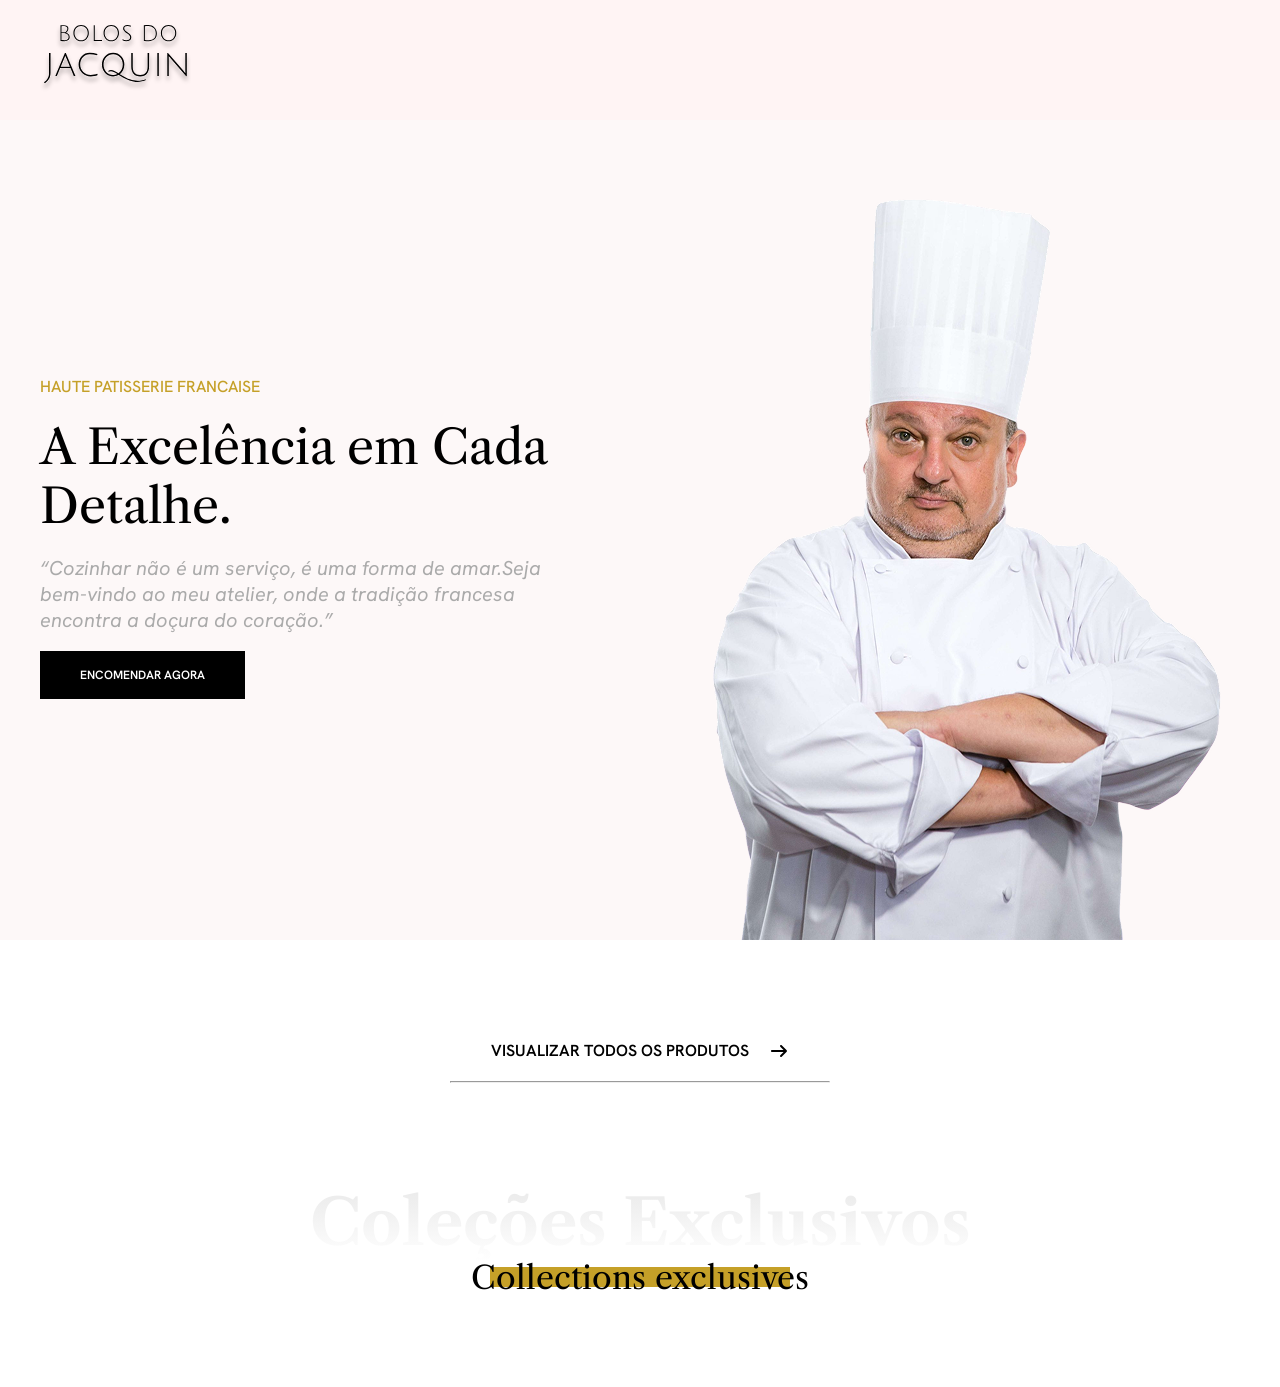
==== home/index.html @ bb02215e "inicio html e css pagina inicial" ====
<!DOCTYPE html>
<html lang="pt-br"> 

<head>
    <meta charset="UTF-8">
    <meta name="viewport" content="width=device-width, initial-scale=1.0">
    <title>Home - Bolos do Jacquin</title>
    <link rel="stylesheet" href="style.css">
    <link rel="preconnect" href="https://fonts.googleapis.com">
    <link rel="preconnect" href="https://fonts.gstatic.com" crossorigin>
    <link
        href="https://fonts.googleapis.com/css2?family=Hanken+Grotesk:ital,wght@0,100..900;1,100..900&family=Libre+Caslon+Text:ital,wght@0,400;0,700;1,400&display=swap"
        rel="stylesheet">
</head>

<body>
    <header class="home_cabecalho">
        <div class="home_container">
            <img src="../img/logo.svg" alt="logo bolos do Jacquin">
        </div>
    </header>
    <main>
        <h1>página inicial bolos dos jacquin</h1>
        <section class="home_banner">
            <div class="home_container banner_container">
                <div class="box_texto_banner">
                    <span class="linha1">haute patisserie francaise</span><br>
                    <span class="linha2">A Excelência em Cada Detalhe.</span>
                    <p class="linha3">“Cozinhar não é um serviço, é uma forma de amar.Seja bem-vindo ao meu atelier,
                        onde a tradição
                        francesa encontra a doçura do coração.” </p>
                    <a class="linha4" href="">encomendar agora</a>
                </div>
                <img src="../img/imagem_jacquin.png" alt="foto do Jacquin vestindo sua dolma">
            </div>
        </section>

        <section class="home_container home_produtos">
            <div class="link_produtos">
                <div>
                    <a href="">visualizar todos os produtos</a>
                    <svg xmlns="http://www.w3.org/2000/svg"
                        viewBox="0 0 640 640"><!--!Font Awesome Free 7.3.1 by @fontawesome - https://fontawesome.com License - https://fontawesome.com/license/free Copyright 2026 Fonticons, Inc.-->
                        <path
                            d="M566.6 342.6C579.1 330.1 579.1 309.8 566.6 297.3L406.6 137.3C394.1 124.8 373.8 124.8 361.3 137.3C348.8 149.8 348.8 170.1 361.3 182.6L466.7 288L96 288C78.3 288 64 302.3 64 320C64 337.7 78.3 352 96 352L466.7 352L361.3 457.4C348.8 469.9 348.8 490.2 361.3 502.7C373.8 515.2 394.1 515.2 406.6 502.7L566.6 342.7z" />
                    </svg>
                </div>
                <hr>
            </div>

            <div class="home_subtitulo">
                <h2>Coleções Exclusivos</h2>
                <span>Collections exclusives</span>
                <hr>
            </div>
            
            <div></div>
        </section>
    </main>
</body>

</html>
---- home/style.css ----
*{
    margin: 0;
    padding: 0;
    box-sizing: border-box;
}

h1{
    position: absolute; /* para de respeitar as ierarquias de blocos */
    width: 1px;
    height: 1px;
    margin: -1px;
    overflow: hidden;
    /* overflow: elemento de fazer a rolagem */
    /* hidden: esconde esse elemento */
}


 /* padrões de nomemclatura para class */
/* PascalCase
camelCase
snake_case
kebab-case */


/* -------------CABECALHO------------- */
.home_cabecalho{
    background-color: #fff4f4;
    height: 120px;
    display: flex;
    justify-content: center;
    align-items: center;
}

.home_container{
    /* background-color: #00ccff; */
    max-width: 1200px;  /* Largura Maxima 1200 */
    width: 95%;  /* Largura 95% */
    margin: 0 auto;
} 


/* --------------BANNER---------------- */
.home_banner{
    background-color: #fdf8f8;
    margin: 0 auto;
}

.box_texto_banner{
    /* background-color: rgb(158, 232, 255); */
    font-family: "Hanken Grotesk", sans-serif;
    max-width: 520px;
}
.banner_container{
    display: flex;
    align-items: center;
    justify-content: space-between;
}

.banner_container img{
    width: 547px;

}

.linha1{
    color: #c5a028;
    font-size: 16px; /* tamanho da fonte */
    font-weight: 500;/* peso da fonte */
    text-transform: uppercase;
    margin-bottom: 20px;
    display: inline-block;
}

.linha2{
    font-family: "Libre Caslon Text", serif;
    font-size: 48px;
    margin-bottom: 20px;
    display: inline-block;
}

.linha3{
    font-size: 20px;
    font-style: italic;
    color: #AAAAAA;
    margin-bottom: 30px;
    display: inline-block;
}

.linha4{
    font-weight: 600;
    font-size: 12px;
    text-transform: uppercase;
    color: #FFFFFF;
    text-decoration: none;

    background-color: #000000;
    padding: 16px 40px;
}


/* ----------------PRODUTOS------------- */

.home_produtos{
    padding: 100px 0  ;
}


.link_produtos a{
    font-family: "Hanken Grotesk", sans-serif;
    font-weight: 600;
    font-size: 16px;
    text-transform: uppercase;

    text-decoration: none;
    color: #000000;
}

.link_produtos svg{
    width: 20px ;

}

.link_produtos div{
    display: flex;
    align-items: center;
    justify-content: center;
    gap: 20px;
    margin-bottom: 20px;
}

.link_produtos hr{
    max-width: 380px;
    width: 100%;
    margin: 0 auto;
}


.home_subtitulo{
    font-family: "Libre Caslon Text", serif;
    /* background-color: #AAAAAA; */
    display: flex;
    flex-direction: column; /* comando para virar coluna */
    align-items: center;
    position: relative;
    margin-top: 100px;
}


.home_subtitulo h2{
    font-weight: 700;
    font-size: 64px;
    background-image: linear-gradient(0deg, #FFFFFF, #E9E9E9 );
    background-clip: text;
    -webkit-background-clip: text;

    color: transparent;
    -webkit-text-fill-color: transparent;
}


.home_subtitulo span{
    font-size: 32px;
    position: absolute;
    bottom: -10px; 
}

.home_subtitulo hr{
    max-width: 300px;
    width: 100%;
    background-color: #c5a028;
    margin-top: 5px;
    border: none;
    height: 20px;
}
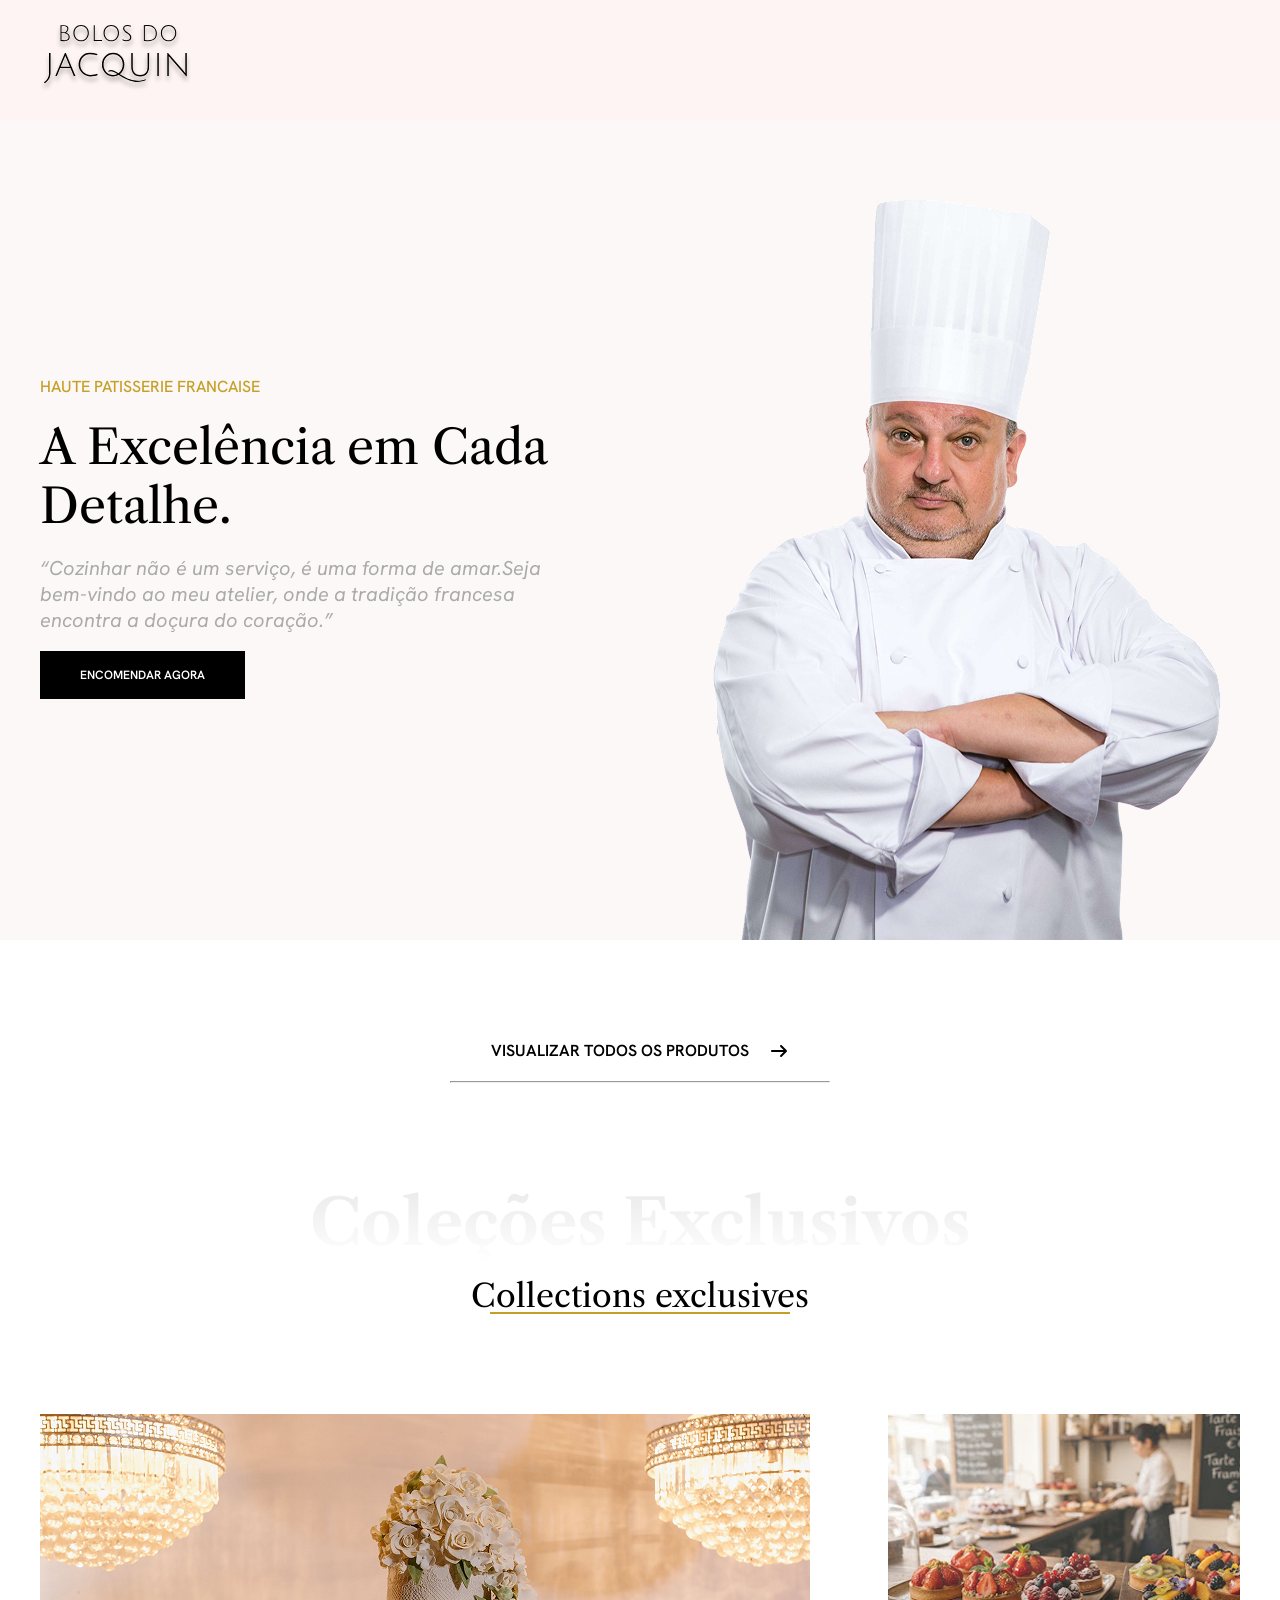
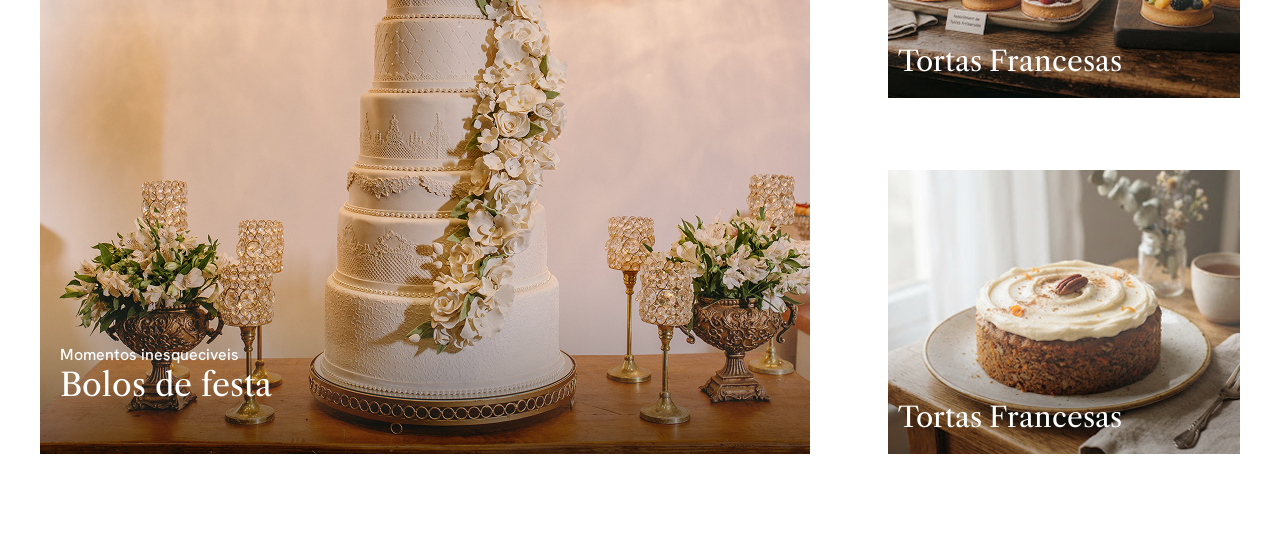
==== commit fb8a9baf: "seção de categorias finalizada" ====
--- a/home/index.html
+++ b/home/index.html
@@ -1,5 +1,5 @@
 <!DOCTYPE html>
-<html lang="pt-br"> 
+<html lang="pt-br">
 
 <head>
     <meta charset="UTF-8">
@@ -53,8 +53,29 @@
                 <span>Collections exclusives</span>
                 <hr>
             </div>
-            
-            <div></div>
+
+            <div class="container_categorias">
+                <a href="">
+                    <div class="img_categoria1">
+                        <span> Momentos inesqueciveis</span>
+                        <h3>Bolos de festa</h3>
+                    </div>
+                </a>
+
+                <div class="col_categorias">
+                    <a href="">
+                        <div class="img_categoria2">
+                            <h3>Tortas Francesas</h3>
+                        </div>
+
+                        <div class="col_categorias">
+                            <a href="">
+                                <div class="img_categoria3">
+                                    <h3>Tortas Francesas</h3>
+                                </div>
+                            </a>
+                        </div>
+                </div>
         </section>
     </main>
 </body>
--- a/home/style.css
+++ b/home/style.css
@@ -1,11 +1,12 @@
-*{
+* {
     margin: 0;
     padding: 0;
     box-sizing: border-box;
 }
 
-h1{
-    position: absolute; /* para de respeitar as ierarquias de blocos */
+h1 {
+    position: absolute;
+    /* para de respeitar as ierarquias de blocos */
     width: 1px;
     height: 1px;
     margin: -1px;
@@ -15,7 +16,7 @@
 }
 
 
- /* padrões de nomemclatura para class */
+/* padrões de nomemclatura para class */
 /* PascalCase
 camelCase
 snake_case
@@ -23,7 +24,7 @@
 
 
 /* -------------CABECALHO------------- */
-.home_cabecalho{
+.home_cabecalho {
     background-color: #fff4f4;
     height: 120px;
     display: flex;
@@ -31,53 +32,58 @@
     align-items: center;
 }
 
-.home_container{
+.home_container {
     /* background-color: #00ccff; */
-    max-width: 1200px;  /* Largura Maxima 1200 */
-    width: 95%;  /* Largura 95% */
+    max-width: 1200px;
+    /* Largura Maxima 1200 */
+    width: 95%;
+    /* Largura 95% */
     margin: 0 auto;
-} 
+}
 
 
 /* --------------BANNER---------------- */
-.home_banner{
+.home_banner {
     background-color: #fdf8f8;
     margin: 0 auto;
 }
 
-.box_texto_banner{
+.box_texto_banner {
     /* background-color: rgb(158, 232, 255); */
     font-family: "Hanken Grotesk", sans-serif;
     max-width: 520px;
 }
-.banner_container{
+
+.banner_container {
     display: flex;
     align-items: center;
     justify-content: space-between;
 }
 
-.banner_container img{
+.banner_container img {
     width: 547px;
 
 }
 
-.linha1{
+.linha1 {
     color: #c5a028;
-    font-size: 16px; /* tamanho da fonte */
-    font-weight: 500;/* peso da fonte */
+    font-size: 16px;
+    /* tamanho da fonte */
+    font-weight: 500;
+    /* peso da fonte */
     text-transform: uppercase;
     margin-bottom: 20px;
     display: inline-block;
 }
 
-.linha2{
+.linha2 {
     font-family: "Libre Caslon Text", serif;
     font-size: 48px;
     margin-bottom: 20px;
     display: inline-block;
 }
 
-.linha3{
+.linha3 {
     font-size: 20px;
     font-style: italic;
     color: #AAAAAA;
@@ -85,7 +91,7 @@
     display: inline-block;
 }
 
-.linha4{
+.linha4 {
     font-weight: 600;
     font-size: 12px;
     text-transform: uppercase;
@@ -99,12 +105,12 @@
 
 /* ----------------PRODUTOS------------- */
 
-.home_produtos{
-    padding: 100px 0  ;
-}
-
-
-.link_produtos a{
+.home_produtos {
+    padding: 100px 0;
+}
+
+
+.link_produtos a {
     font-family: "Hanken Grotesk", sans-serif;
     font-weight: 600;
     font-size: 16px;
@@ -114,12 +120,12 @@
     color: #000000;
 }
 
-.link_produtos svg{
-    width: 20px ;
-
-}
-
-.link_produtos div{
+.link_produtos svg {
+    width: 20px;
+
+}
+
+.link_produtos div {
     display: flex;
     align-items: center;
     justify-content: center;
@@ -127,28 +133,30 @@
     margin-bottom: 20px;
 }
 
-.link_produtos hr{
+.link_produtos hr {
     max-width: 380px;
     width: 100%;
     margin: 0 auto;
 }
 
 
-.home_subtitulo{
+.home_subtitulo {
     font-family: "Libre Caslon Text", serif;
     /* background-color: #AAAAAA; */
     display: flex;
-    flex-direction: column; /* comando para virar coluna */
+    flex-direction: column;
+    /* comando para virar coluna */
     align-items: center;
     position: relative;
     margin-top: 100px;
-}
-
-
-.home_subtitulo h2{
+    margin-bottom: 100px;
+}
+
+
+.home_subtitulo h2 {
     font-weight: 700;
     font-size: 64px;
-    background-image: linear-gradient(0deg, #FFFFFF, #E9E9E9 );
+    background-image: linear-gradient(0deg, #FFFFFF, #E9E9E9);
     background-clip: text;
     -webkit-background-clip: text;
 
@@ -157,17 +165,91 @@
 }
 
 
-.home_subtitulo span{
+.home_subtitulo span {
     font-size: 32px;
     position: absolute;
-    bottom: -10px; 
-}
-
-.home_subtitulo hr{
+    bottom: -1px;
+}
+
+.home_subtitulo hr {
     max-width: 300px;
     width: 100%;
     background-color: #c5a028;
-    margin-top: 5px;
+    margin-top: 50px;
     border: none;
-    height: 20px;
-}+    height: 2px;
+}
+
+.img_categoria1 {
+    background-image: url(../img/Bolo.png);
+    /* width: 70%; */
+    width: 770px;
+    height: 640px;
+    display: flex;
+    flex-direction: column;
+    justify-content: flex-end;
+    padding: 50px 20px;
+}
+.container_categorias{
+    display: flex;
+    width: 100%;
+    justify-content: space-between;
+}
+
+
+.container_categorias a {
+    color: #FFFFFF;
+    text-decoration: none;
+}
+
+
+.img_categoria1 span {
+    font-family: "Hanken Grotesk", sans-serif;
+    font-weight: 500;
+
+}
+
+
+.img_categoria1 h3 {
+
+    font-size: 32px;
+}
+
+
+.home_produtos h3 {
+    font-family: "Libre Caslon Text", serif;
+    font-weight: 400;
+}
+
+
+.col_categorias{
+    display: flex;
+    flex-direction: column;
+    justify-content: space-between;
+}
+
+
+.img_categoria2 {
+    background-image: url(../img/Tortas.png);
+
+}
+
+
+.img_categoria3 {
+    background-image: url(../img/francesa.png);
+
+
+}
+
+
+.img_categoria2,
+.img_categoria3 {
+    /* width: 25%; */
+    width: 352px;
+    height: 284px;
+    display: flex;
+    align-items: flex-end;
+    padding: 20px 10px;
+    font-size: 24px;
+}
+
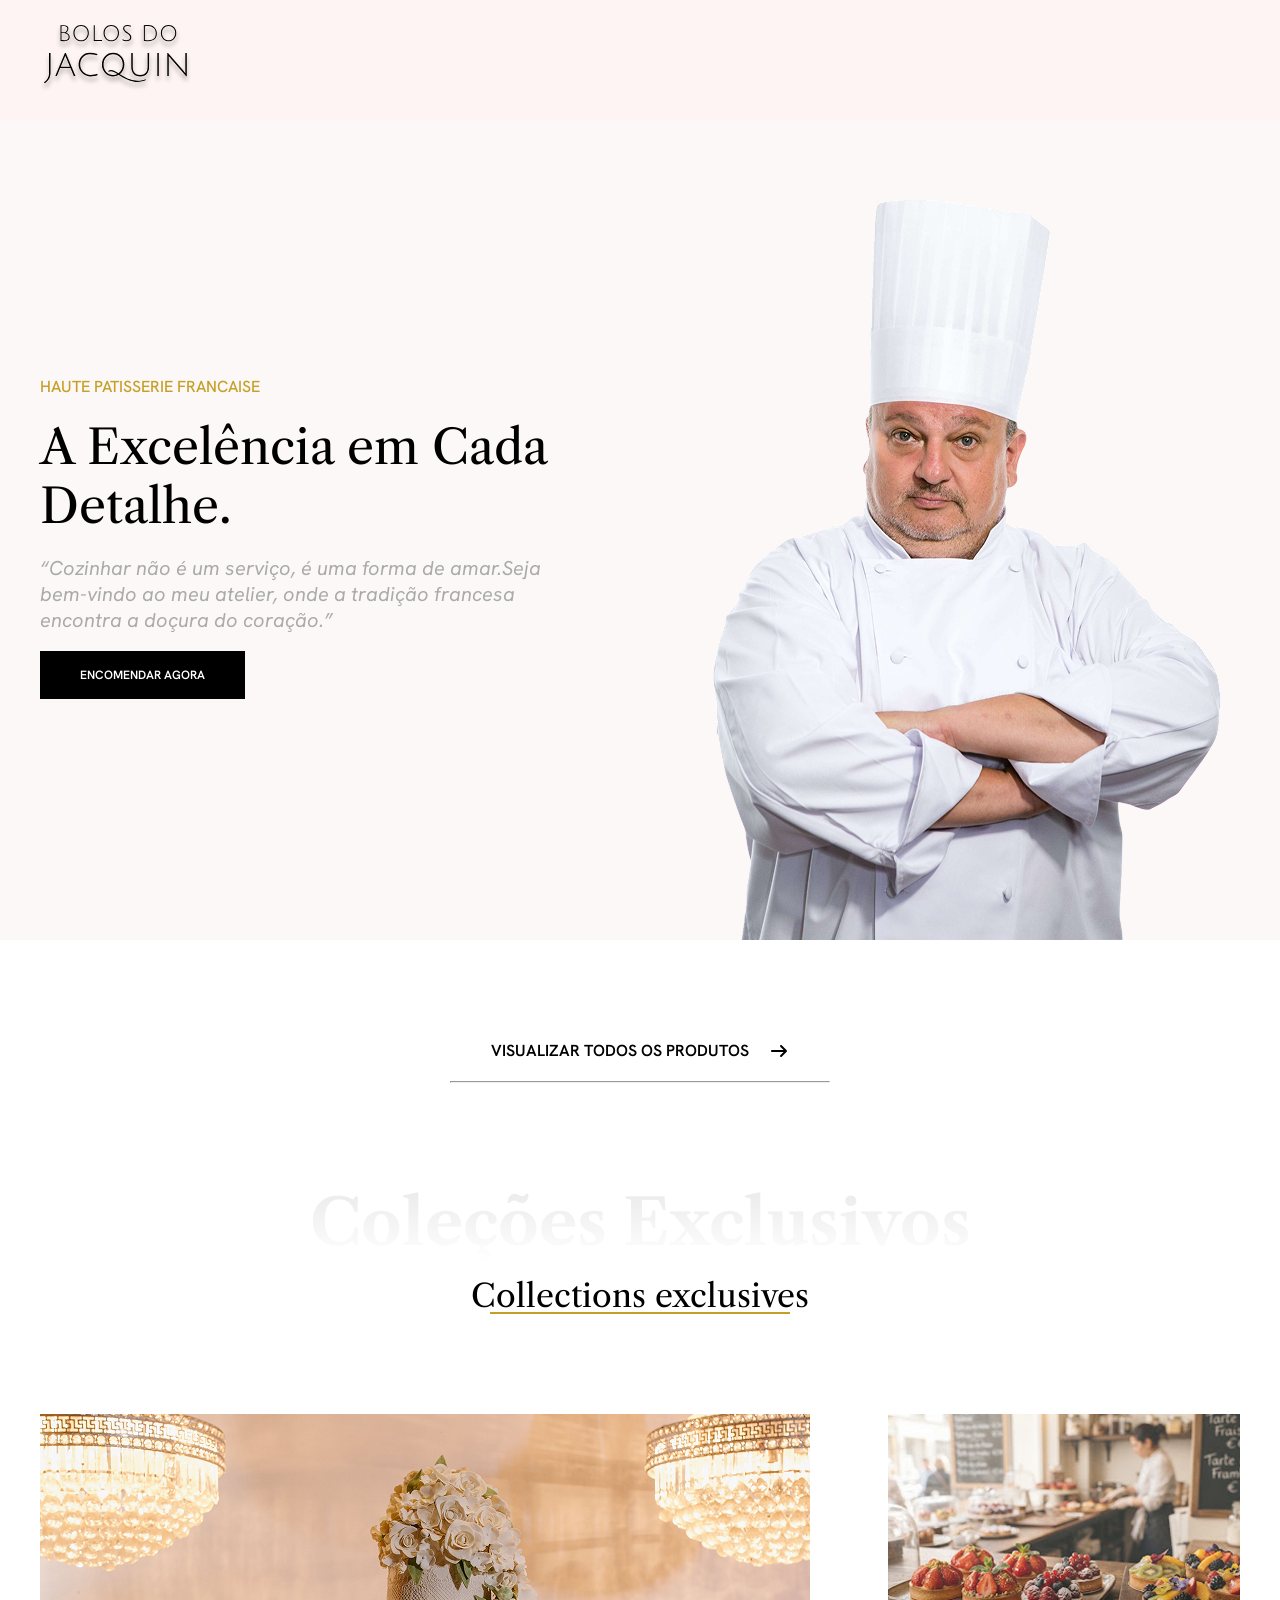
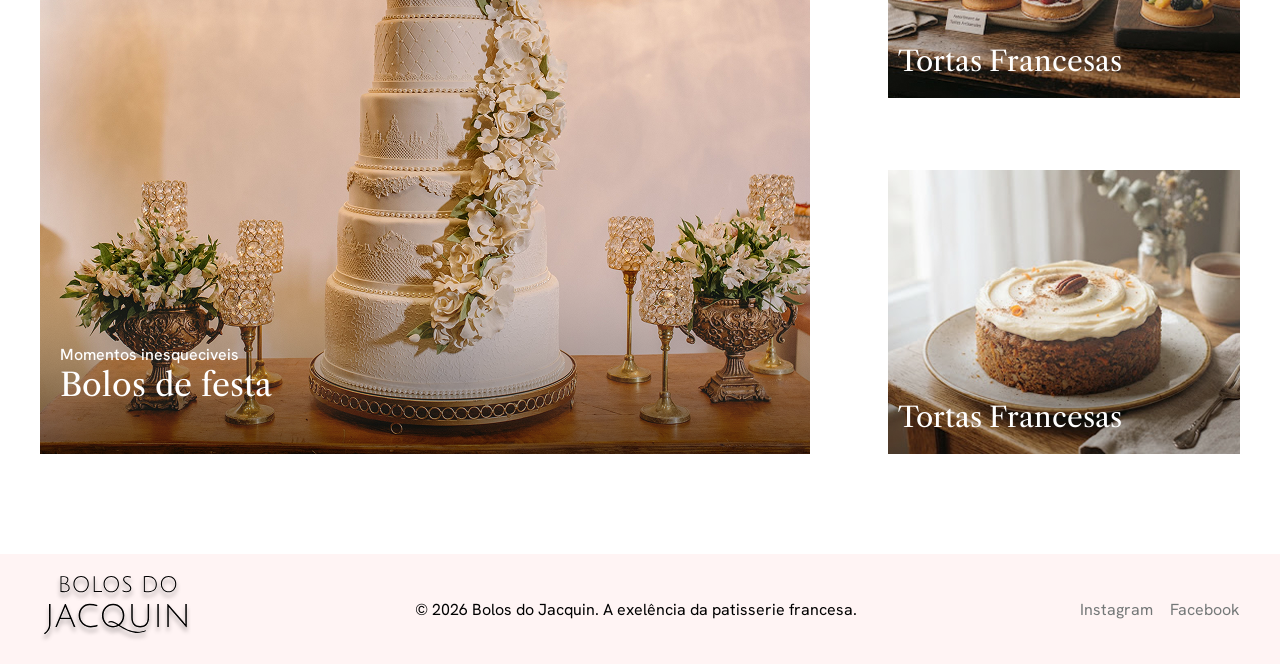
==== commit 183e0603: "iniciado formulario de cadastro de produto" ====
--- a/home/index.html
+++ b/home/index.html
@@ -6,6 +6,7 @@
     <meta name="viewport" content="width=device-width, initial-scale=1.0">
     <title>Home - Bolos do Jacquin</title>
     <link rel="stylesheet" href="style.css">
+    
     <link rel="preconnect" href="https://fonts.googleapis.com">
     <link rel="preconnect" href="https://fonts.gstatic.com" crossorigin>
     <link
@@ -78,6 +79,17 @@
                 </div>
         </section>
     </main>
+    <footer>
+        <div class="home_container footer_container">
+            <img src="../img/logo.svg" alt="Logo Bolos do Jacquin">
+            <span>© 2026 Bolos do Jacquin. A exelência da patisserie francesa.</span>
+            <nav class="nav_footer">
+                <a href="">Instagram</a>
+                <a href="">Facebook</a>
+            </nav>
+        </div>
+    </footer>
+
 </body>
 
 </html>
--- a/home/style.css
+++ b/home/style.css
@@ -6,13 +6,13 @@
 
 h1 {
     position: absolute;
-    /* para de respeitar as ierarquias de blocos */
     width: 1px;
     height: 1px;
     margin: -1px;
     overflow: hidden;
     /* overflow: elemento de fazer a rolagem */
     /* hidden: esconde esse elemento */
+    /* para de respeitar as ierarquias de blocos */
 }
 
 
@@ -253,3 +253,38 @@
     font-size: 24px;
 }
 
+/* ----------------FOOTER------------- */
+
+
+footer{
+    background-color: #fff4f4;
+    height: 110px;
+    display: flex;
+    justify-content: center;
+
+}
+
+
+.footer_container{
+    display: flex;
+    justify-content: space-between;
+    align-items: center;
+}
+
+.nav_footer{
+    display: flex;
+    justify-content: space-between;
+    width: 160px;
+
+}
+
+
+.footer_container span,
+.nav_footer a {
+    font-family: "Hanken Grotesk", sans-serif;
+}
+
+.nav_footer a{
+    text-decoration: none;
+    color: #747878;
+}
